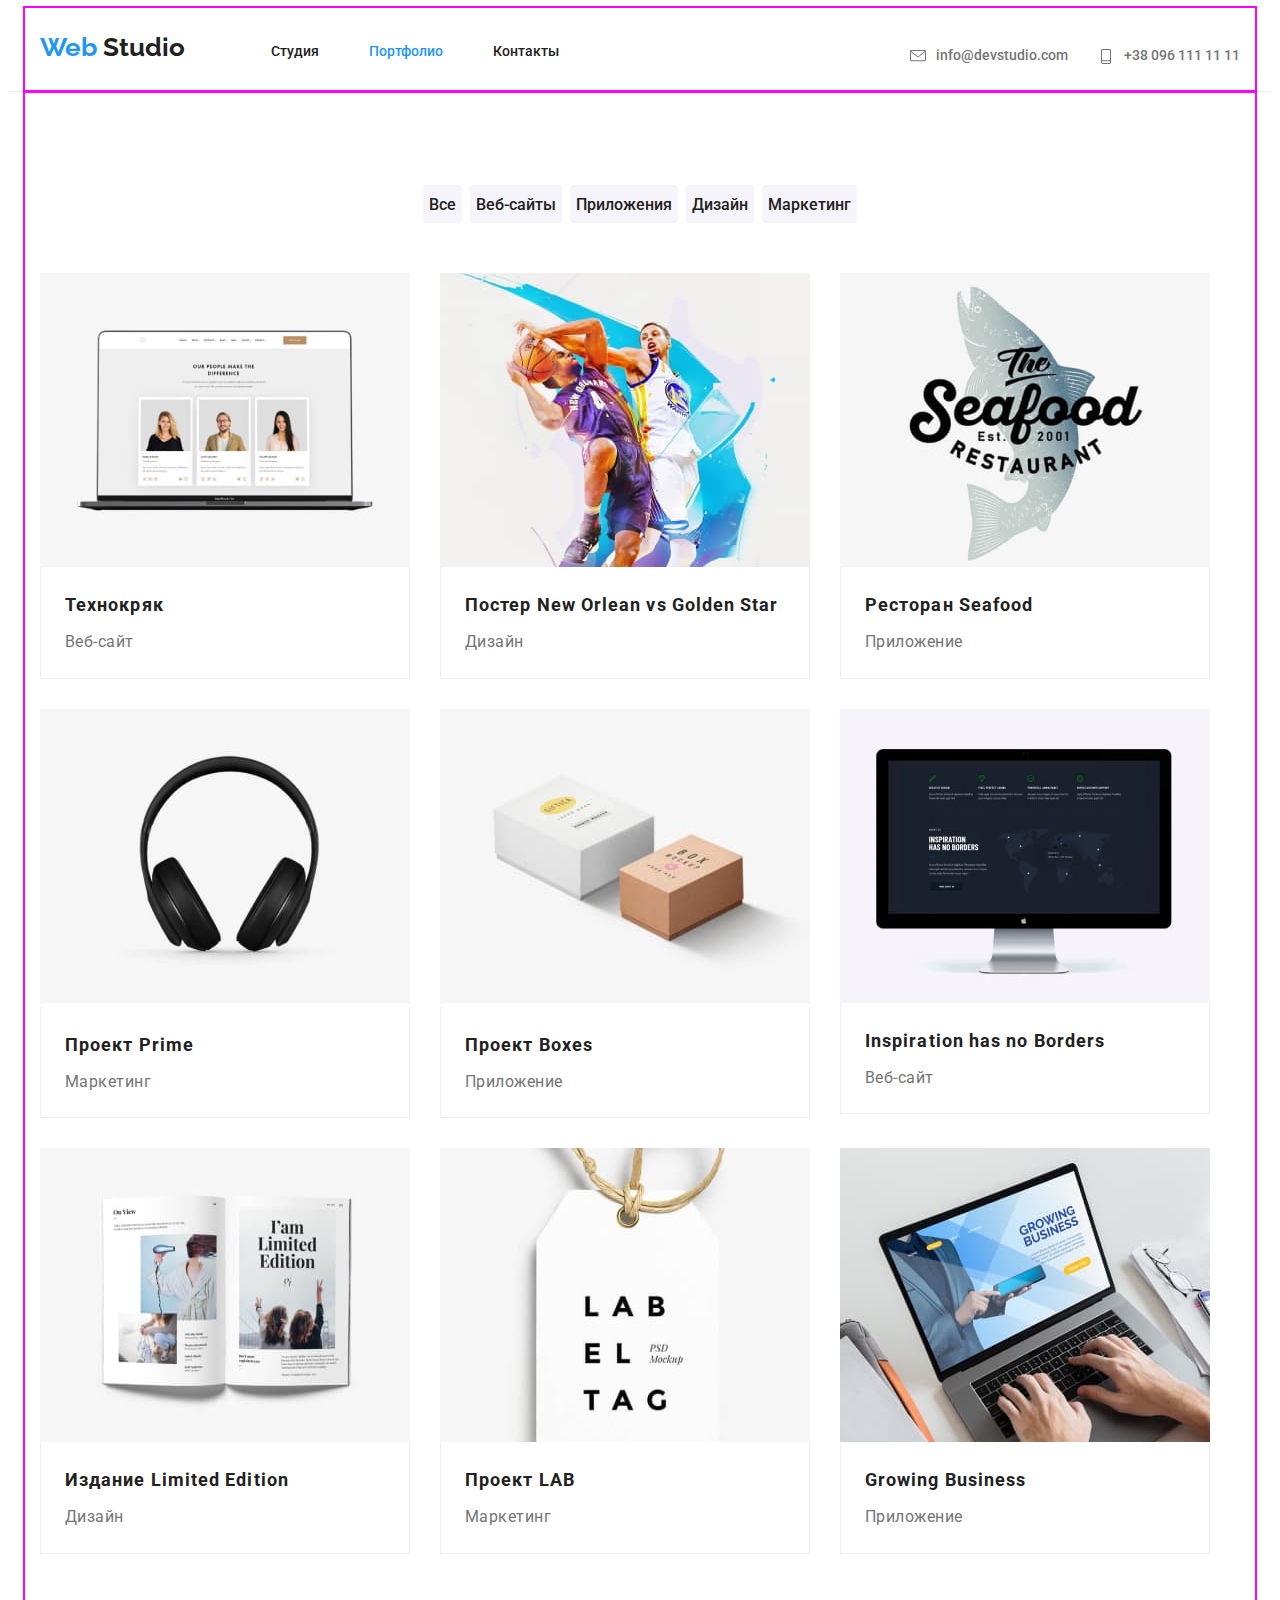
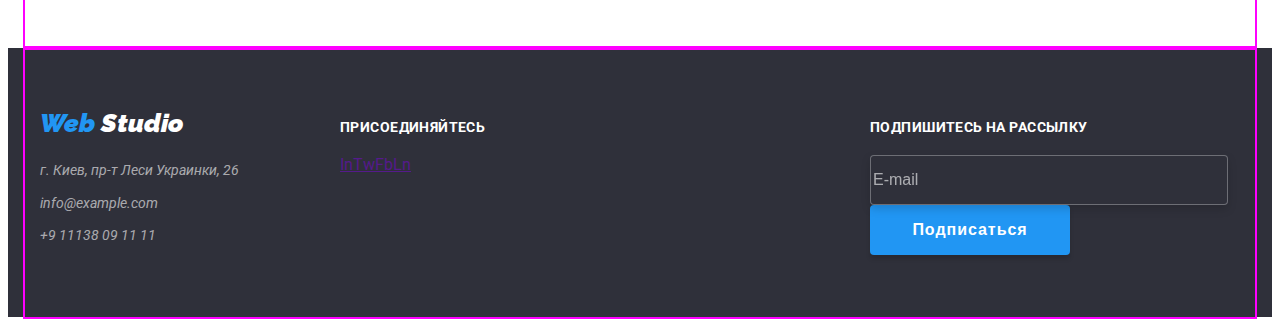
==== portfolio.html @ 778b3155 "Add all files from HW#3" ====
<!DOCTYPE html>
<html lang="ru">

<head>
    <meta charset="UTF-8">
    <meta http-equiv="X-UA-Compatible" content="IE=edge">
    <meta name="viewport" content="width=device-width, initial-scale=1.0">
    <title>Web Studio</title>

    <link
        href="https://fonts.googleapis.com/css2?family=Raleway:wght@400;700&family=Roboto:wght@400;500;700;900&display=swap"
        rel="stylesheet" />

    <link rel="stylesheet"
        href="https://cdnjs.cloudflare.com/ajax/libs/modern-normalize/1.1.0/modern-normalize.min.css"
        integrity="sha512-wpPYUAdjBVSE4KJnH1VR1HeZfpl1ub8YT/NKx4PuQ5NmX2tKuGu6U/JRp5y+Y8XG2tV+wKQpNHVUX03MfMFn9Q=="
        crossorigin="anonymous" referrerpolicy="no-referrer" />

    <link rel="stylesheet" href="./css/common.css">
    <link rel="stylesheet" href="./css/portfolio.css">

</head>

<body>
    <header>
        <!--Навигация на другие страницы сайта-->
        <div class="container header-flex">
            <a href="/" class="logo-header"><span>Web</span> Studio</a>
            <nav class="header-nav">
                <ul class="list nav-list">
                    <li><a href="./index.html" class="site-nav ">Студия</a></li>
                    <li><a href="./portfolio.html" class="site-nav current">Портфолио</a></li>
                    <li><a href="" class="site-nav">Контакты</a></li>
                </ul>
            </nav>
        
            <!-- Блок с контактами -->
            <ul class="nav-contacts list">
                <li class="icon-envelop"><a href="mailto:info@devstudio.com" target="_blank"
                        rel="noopener">info@devstudio.com</a></li>
                <li class="icon-mobile"><a href="tel:+380961111111" target="_blank" rel="noopener">+38 096
                        111 11 11</a></li>
            </ul>
        </div>
    </header>

    <main>
        <div class="main-box container">
            <div class="filter">   
                <ul class="list">
                    <li class="filter-list">
                        <button type="button">Все</button>
                    </li>
                    <li class="filter-list">
                        <button type="button">Веб-сайты</button>
                    </li>
                    <li class="filter-list">
                        <button type="button">Приложения</button>
                    </li>
                    <li class="filter-list">
                        <button type="button">Дизайн</button>
                    </li>
                    <li class="filter-list">
                        <button type="button">Маркетинг</button>
                    </li>
                </ul>
            </div>
        
            <section class="jobs">
                <ul class="jobs-list list">
                    <li>
                        <a href=""> <img src="./images/imgages-portfolio/technokhryak-min.jpg" class="jobs-img" rel="noopener" alt="На экране ноутбука карточки сотрудников" width="370" height="294">
                            <div class="descr">
                                <h2 class="jobs-name">Технокряк</h2>
                                <p class="jobs-type">Веб-сайт</p>
                            </div>
                            <p class="jobs-descr">Технокряк это современная площадка распространения коронавируса. Компании используют эту платформу для цифрового шпионажа и атак на защищённые сервера конкурентов.
                            </p>
                        </a>
                        
                    </li>
                    <li>
                        <a href="" rel="noopener" >
                            <img src="./images/imgages-portfolio/poster-min.jpg" class="jobs-img" alt="Постер с баскетболистами" width="370" height="294" height="294">
                            <div class="descr">
                                <h2 class="jobs-name">Постер New Orlean vs Golden Star</h2>
                                <p class="jobs-type">Дизайн</p>
                            </div>
                            <p class="jobs-descr">Технокряк это современная площадка распространения коронавируса. Компании используют эту платформу для цифрового шпионажа и атак на защищённые сервера конкурентов.
                            </p>
                        </a> 
                    </li>
                    <li>
                        <a href="" rel="noopener" >
                            <img src="./images/imgages-portfolio/restoraunt-min.jpg" class="jobs-img"alt="Фото логотипа ресторана" width="370" height="294">
                            <div class="descr">
                                <h2 class="jobs-name">Ресторан Seafood</h2>
                                <p class="jobs-type">Приложение</p>
                            </div>
                            <p class="jobs-descr">Технокряк это современная площадка распространения коронавируса. Компании используют эту платформу для цифрового шпионажа и атак на защищённые сервера конкурентов.
                            </p>
                        </a> 
                    </li>
                    <li>
                        <a href="" rel="noopener" >
                            <img src="./images/imgages-portfolio/prime-min.jpg" alt="Фото наушников" width="370" height="294">
                            <div class="descr">
                                <h2 class="jobs-name">Проект Prime</h2>
                                <p class="jobs-type">Маркетинг</p>
                            </div>
                            <p class="jobs-descr">Технокряк это современная площадка распространения коронавируса. Компании используют эту платформу для цифрового шпионажа и атак на защищённые сервера конкурентов.
                            </p>
                        </a>
                    </li>
                    <li>
                        <a href="">
                            <img src="./images/imgages-portfolio/boxes-min.jpg" alt="Фото картонных коробок" width="370" height="294">
                                <div class="descr">
                                <h2 class="jobs-name">Проект Boxes</h2>
                            <p class="jobs-type">Приложение</p>
                            </div>
                            <p class="jobs-descr">Технокряк это современная площадка распространения коронавируса. Компании используют эту платформу для цифрового шпионажа и атак на защищённые сервера конкурентов
                            </p>
                        </a>
                    </li>
                    <li>
                        <a href="">
                            <img src="./images/imgages-portfolio/insperation-min.jpg" class="jobs-img"alt="Фото монитора" width="370" height="294">
                            <div class="descr">
                                <h2 class="jobs-name">Inspiration has no Borders</h2>
                                <p class="jobs-type">Веб-сайт</p>
                            </div>
                            <p class="jobs-descr">Технокряк это современная площадка распространения коронавируса. Компании используют эту платформу для цифрового шпионажа и атак на защищённые сервера конкурентов
                            </p>
                        </a>
                    </li>
                    <li>
                        <a href="">
                            <img src="./images/imgages-portfolio/book-min.jpg" class="jobs-img"alt="Фото открытой книги" width="370" height="294">
                            <div class="descr">
                                <h2 class="jobs-name">Издание Limited Edition</h2>
                                <p class="jobs-type">Дизайн</p>
                            </div>
                            <p class="jobs-descr">Технокряк это современная площадка распространения коронавируса. Компании используют эту платформу для цифрового шпионажа и атак на защищённые сервера конкурентов.
                            </p>
                        </a>
                    </li>
                    <li>
                        <a href="">
                            <img src="./images/imgages-portfolio/lab-min.jpg" class="jobs-img"alt="Фото бумажного ярлыка" width="370" height="294">
                            <div class="descr">
                                <h2 class="jobs-name">Проект LAB</h2>
                                <p class="jobs-type">Маркетинг</p>
                            </div>
                            <p class="jobs-descr">Технокряк это современная площадка распространения коронавируса. Компании используют эту платформу для цифрового шпионажа и атак на защищённые сервера конкурентов.
                            </p>
                        </a>
                    </li>
                    <li>
                        <a href="">
                            <img src="./images/imgages-portfolio/growing-min.jpg" class="jobs-img"alt="Фото открытого ноутбука" width="370" height="294">
                            <div class="descr">
                                <h2 class="jobs-name">Growing Business</h2>
                                <p class="jobs-type">Приложение</p>
                            </div>
                            <p class="jobs-descr">Технокряк это современная площадка распространения коронавируса. Компании используют эту платформу для цифрового шпионажа и атак на защищённые сервера конкурентов. 
                            </p>
                        </a>
                    </li>
                </ul>
            </section>
        </div>
    </main>

    <!-- =============================  Блок Футер =========================== -->
    <footer>
        <div class="footer-box container">
        
            <!-- Адрес футера -->
            <div>
                <address class="footer-contacts">
                    <a href="./index.html" lang="en" class="logo-header logo-footer"><b><span>Web</span>
                            Studio</b></a>
                    <ul class="list">
                        <li>
                            <a href="https://maps.google.com?saddr=Current+Location&daddr=50.544869610058456,30.540254186068715"
                                target="_blank" rel="noopener" class="foot-adress">г. Киев, пр-т Леси
                                Украинки, 26</a>
                        </li>
                        <li>
                            <a href="mailto:info@devstudio.com" target="_blank" rel="noopener"
                                class="foot-adress">info@example.com</a>
                        </li>
                        <li>
                            <a href="tel:+380961111111" class="foot-adress" target="_blank"
                                rel="noopener">+9 11138 09 11 11</a>
                        </li>
                    </ul>
                </address>
            </div>
        
            <!--=====================================================================================
                        Блок ссылок футера - ссылки на соцсети правильно делать без <img> а через inline SVG и area-label   =====================================================================-->
            <div class="foter-social">
                <b class="title-footer">ПРИСОЕДИНЯЙТЕСЬ</b>
                <ul class="foot-list list">
                    <li><a href="" aria-label="Иконка ссылка на Инстаграмм">In</a></li>
                    <li><a href="" aria-label="Иконка ссылка на Твитер">Tw</a></li>
                    <li><a href="" aria-label="Иконка ссылка на Фейсбук">Fb</a></li>
                    <li><a href="" aria-label="Иконка ссылка на Линкедин">Ln</a></li>
                </ul>
            </div>
        
            <!-- Форма подписки футера  -->
            <div class="footer-action">
                <b class="title-footer">ПОДПИШИТЕСЬ НА РАССЫЛКУ</b>
                <div class="inpit-deco">
                    <input type="email" value="E-mail" name="e-mail">
                    <button type="button" class="footer-btn">Подписаться</button>
                </div>
            </div>
        </div>
    </footer>
</body>

</html>
---- css/common.css ----
/* color-accent:           #2196F3;  */
/* Основной цвет текста:   #757575;  */
/* Вторичный цвет текста:  #212121   */
/* Основной цвет фона:     #FFFFFF   */
/* Вторичный цвет фона:    #F5F4FA   */
/* Цвет футера:            #2F303A   */

:root {
    --color-acent: #2196F3;
    --main-text-color: #757575;
    --secondary-text-color: #212121;
    --main-bg-color: #FFFFFF;
    --secondary-bg-color: #F5F4FA; 
    --footer-bg-color: #2F303A;
    --footer-grey-text: rgba(255, 255, 255, 0.6);
}

/* html{ box-sizing: border-box;}  этот стиль есть в Normalize-min */

body{
    font-family: 'Roboto', sans-serif;
    color: var(--main-text-color);
    background-color: #ffffff;
  }

.list {list-style: none;
    margin: 0px;
    padding: 0;
}

h1,h2,h3,h4,h5,h6, p {
    margin: 0;
}
.container {
    width: 1200px;
    padding-left: 15px;
    padding-right: 15px;
    margin-left: auto;
    margin-right: auto;
    outline: 2px solid fuchsia;
}

/* ===========================================Стили Хедера ==================================== */
/* ==== Flex-box Header   ============= */

.header-flex {
    display: flex;
    align-items: baseline;
    padding-top: 24px;
}

/* ====  Flex-box навигации хедера===== */
.header-nav {
display: flex;
}

/* ================ Логотип ============ */
.logo-header { 
    display: block;
    font-family: Raleway, sans-serif;
    font-size: 26px;
    font-weight: 700;
    line-height: 1.2;
    color: var(--secondary-text-color);
    text-decoration: none;

    margin-left: 0;
    margin-right: 86px;
}

.logo-header span{
    font-family: Raleway, sans-serif;
    color: var(--color-acent);
}

/* ==============  Навигация =========== */
.nav-list {
    display: flex;
    align-items: center;
}

.nav-list > li:not(:last-child) {
margin-right: 50px;
}

.site-nav{
    display: block;
    font-size: 14px; 
    font-weight: 500 ;
    line-height: 1.1;
    color: var(--secondary-text-color);
    text-decoration: none;
    padding-bottom: 32px;
}

.site-nav:hover,
.site-nav:focus {
    color: var(--color-acent);
}

.site-nav.current {
    color: var(--color-acent);
}

/* ========== Контакты в навигации ======== */
.nav-contacts {
    display: flex;
    margin-left: auto;
}

.nav-contacts > li:not(:first-of-type) {
    margin-left: 30px;
}

.nav-contacts a{
 text-decoration: none;
 font-size: 14px;
 line-height: 1.1;
 font-weight: 500;
 color: var(--main-text-color);
}

.nav-contacts a:hover,
.nav-contacts a:focus {
    color: var(--color-acent);
}

/* ===== Иконки перед контактами ====== */
.nav-contacts > li::before{
    content: "";
    display: inline-flex;
    width: 16px;
    height: 16px;
    background-position: center;
    background-repeat: no-repeat;
    align-items: center;
    margin-right: 10px;
}

.nav-contacts > li {display: flex;}

.icon-envelop::before {background-image: url(../images/envelope-hover.svg);}

.icon-mobile::before {background-image: url(../images/phone-hover.svg);}

/* ================================      Футер          ====================================== */
footer {
    background-color: var(--footer-bg-color);
    
}

.footer-box {
    display: flex;
    align-items: baseline;
    padding-top: 60px;
    padding-bottom: 60px;
}

/*  ========  Логотип Футера  ============ */
.logo-header.logo-footer {
   color: var(--main-bg-color);
   margin-top: 0;
   margin-bottom: 20px;
}

/* ======= Адрес, Тел, E-mail в футере ========== */
.foot-adress{
    text-decoration: none;
    font-size: 14px;
    line-height: 1.7;
    color: var(--footer-grey-text);
}

.footer-contacts li {
    margin-bottom: 9px;
}

.footer-contacts a:hover,
.footer-contacts a:focus {
    color: var(--main-bg-color);
}

/* ======= Отступ от адреса ============== */
.footer-contacts {
    margin-right: 70px;
}

/* ========= Заголовки в футере   ========*/
.title-footer {
    display: inline-flex;
    font-weight: 700;
    font-size: 14px;
    line-height: 1.1;
    letter-spacing: 0.03em;
    text-transform: uppercase;
    color: var(--main-bg-color);
    margin-bottom: 20px;
}

/* ======= Ссылки на соцсети в футере  Variant #1  ============= */
/* .foter-social a{
    display: block;
    text-decoration: none;
    width: 44px;
    height: 44px;

    color: #FFFFFF;
    background-color: rgba(255, 255, 255, 0.1);
    
    border-radius: 50%;
    padding-top: 12px;   
}

.foot-list {
    display: flex;
    text-align: center;
    margin-top: 20px;
}

.foot-list li:not(:last-child) {
    margin-right: 10px;
} */

/* ======Ссылки на соцсети в футере  Variant #2 не работает с :hover ===*/

.icon-foot >a::after {
content: "";
display: block;
width: 44px;
height: 44px;

background-repeat:no-repeat;
background-position: 50% 50%;
background-color: rgba(255, 255, 255, 0.1);
border-radius: 50%;

}

.foot-list {
    display: flex;
}

.insta a::after {background-image: url(../images/instagram-2.svg);}
.twiter a::after {background-image: url(../images/twitter-2.svg);}
.fb a::after{background-image: url(../images/facebook-2.svg);}
.linkedin a::after{background-image: url(../images/linkedin-1.svg);}

.icon-foot:not(:last-of-type) {
    margin-right: 10px;
}

/* ======= Поле ввода E-mail в футере   ============= */
.footer-action {
    margin-left: auto;
}

.footer-action input{
    font-size: 16px;
    color: var(--footer-grey-text);
    background-color: var(--footer-bg-color);
    width: 358px;
    height: 50px;box-sizing: border-box;

    border: 1px solid rgba(255, 255, 255, 0.3);
    filter: drop-shadow(0px 4px 4px rgba(0, 0, 0, 0.15));
    border-radius: 4px;
    margin-right: 12px;
}

/* ======= Кнопка ПОДПИСАТЬСЯ в футере   ============= */
.footer-btn {
    display: block;
    font-weight: 700;
    font-size: 16px;
    line-height: 1.9;
    letter-spacing: 0.06em;
    color: var(--main-bg-color);
    background-color: var(--color-acent);
    width: 200px;
    height: 50px;
    cursor: pointer;
    box-shadow: 0px 4px 4px rgba(0, 0, 0, 0.15);
    border-radius: 4px;
    border: none;
}

.input-deco {
    display: flex;
}
/* Тест из конспекта */
---- css/portfolio.css ----
header {
    border-bottom: 1px solid #ECECEC;
}
   

/* ====================== Кнопки-филтры ============================= */
/* ========== Блок с кнопками ========= */
.filter .list {
    display: flex;
    justify-content: center;
}

.filter li:not(:last-child) {
    margin-right: 8px;
}

/* === Отступ секции main/header/footer ==== */
.main-box {
    padding-top: 93px;
    padding-bottom: 94px;
    
}

/* ==== Нижний отступ от фильтров ====== */
.filter{
    margin-bottom: 50px;
}

.filter-list button{
    font-family: roboto, sans-serif;
    font-weight: 500;
    font-size: 16px;
    line-height: 1.6;
    color: var(--secondary-text-color);
    background: var(--secondary-bg-color);
    border: none;
    border-radius: 4px;
    height: 38px;
    cursor: pointer;
}

.filter-list button:hover,
.filter-list button:focus {
    background: var(--color-acent);
}

/* =================== Примеры работ ================================= */
/* === Flex-box секции Примеры работ=== */
.jobs-list {
    display: flex;
    flex-wrap: wrap;
}

.jobs-list li {
    width: 370px;
    /* width: calc((1170px-60px)/3);  -  считает 390px вместо 370px - ????????????????????????*/
    margin-bottom: 30px;
}

/* ====  Отступы карточек работ ======= */
.jobs-list li:not(:nth-child(3n)) {
    margin-right: 30px;
}

.jobs a {
    display: inline-block;
    text-decoration: none;
    
}

.jobs-list li:nth-last-child(-n+3) {
    margin-bottom: 0;
}

/* ====== Фото работ  ================= */
.jobs-img {
    display: block;
}

/* ==== Контейнер Названия и типа проекта=== */

.descr {
    padding: 20px 24px;
    border-right: 1px solid #EEEEEE ;
    border-bottom: 1px solid #EEEEEE;
    border-left: 1px solid #EEEEEE;
    
}

/* ======== Название проекта=========== */
.jobs-name {
    font-weight: 700;
    font-size: 18px;
    line-height: 2;
    letter-spacing: 0.06em;
    color: var(--secondary-text-color);
    margin-bottom: 4px;
}

/* ========== Тип проекта============== */
.jobs-type {
    font-size: 16px;
    letter-spacing: 0.03em;
    line-height: 1.9;
    color: var(--main-text-color);
}

.jobs-descr {
    display: none;
    font-size: 18px;
    letter-spacing: 0.03em;
    line-height: 1.5;
    background-color: var(--color-acent);
    color: var(--main-bg-color);
    height: 294px;

    padding: 63px 24px;
}
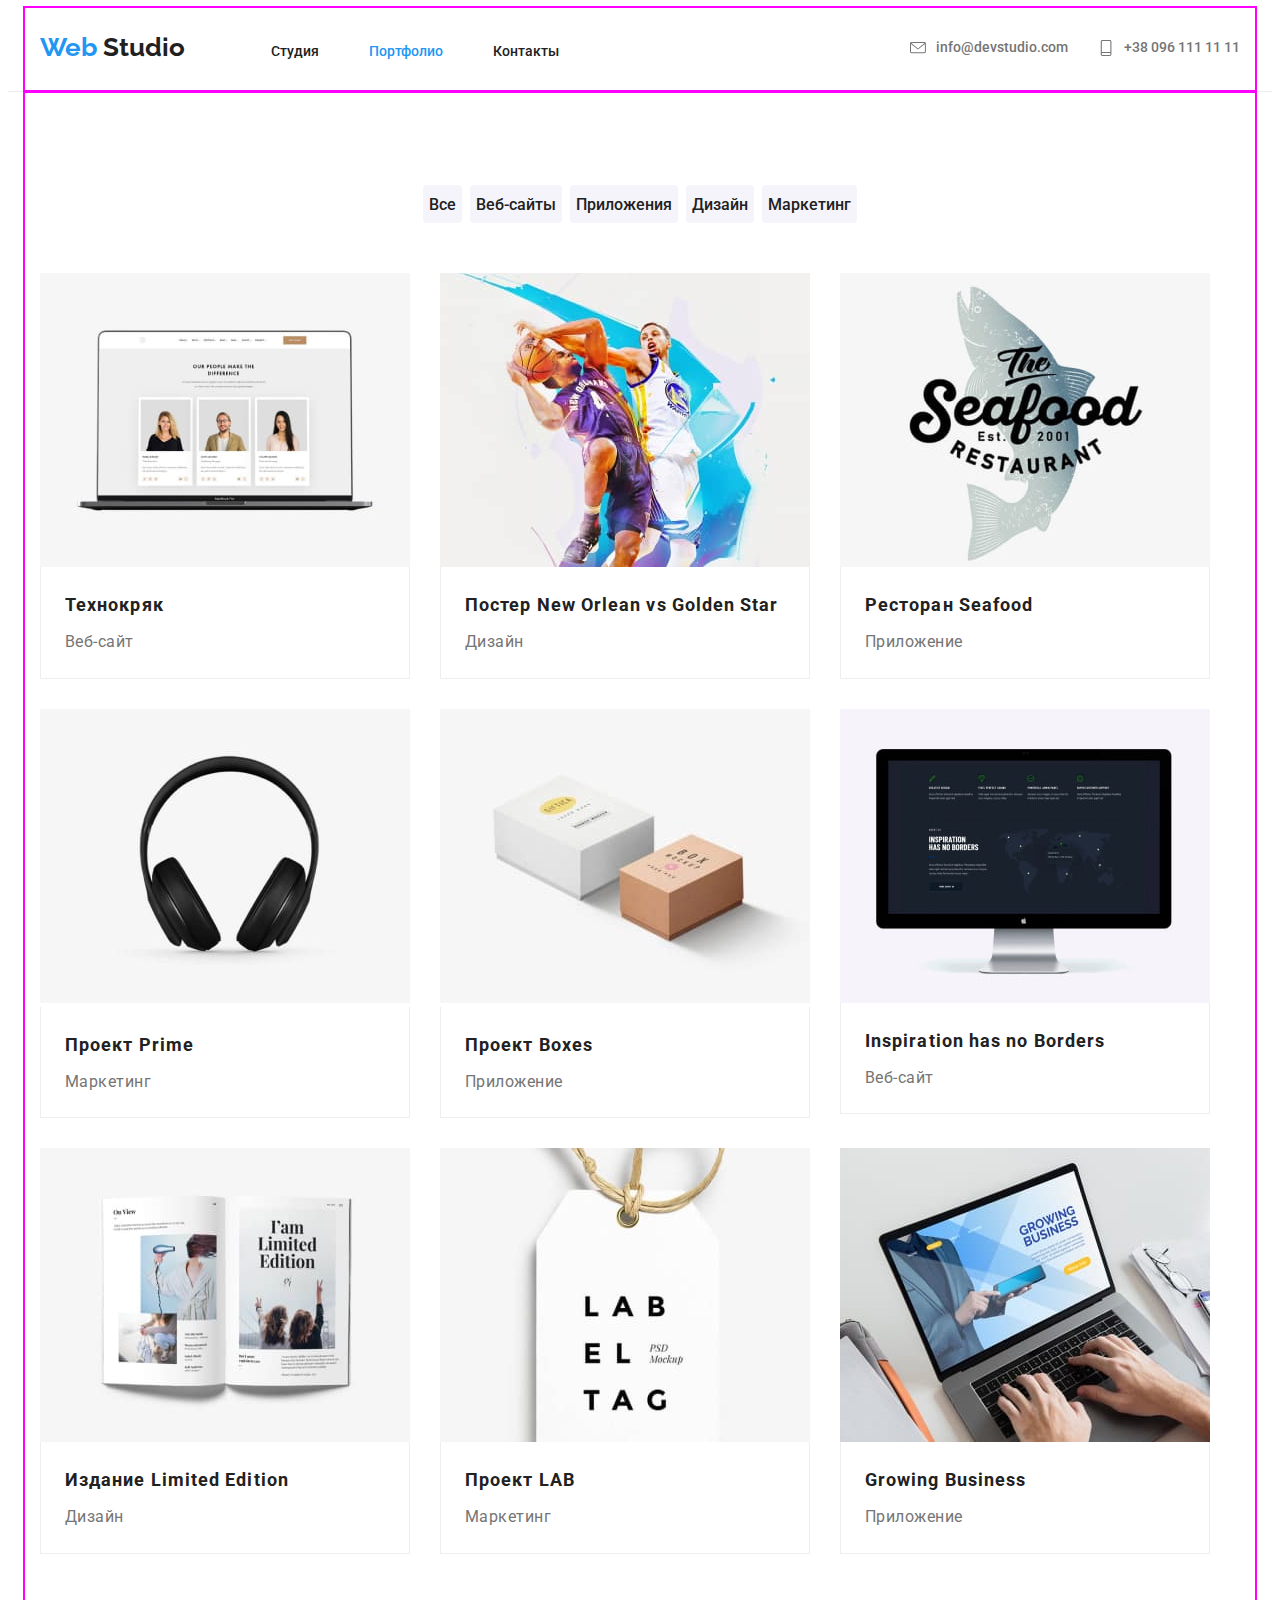
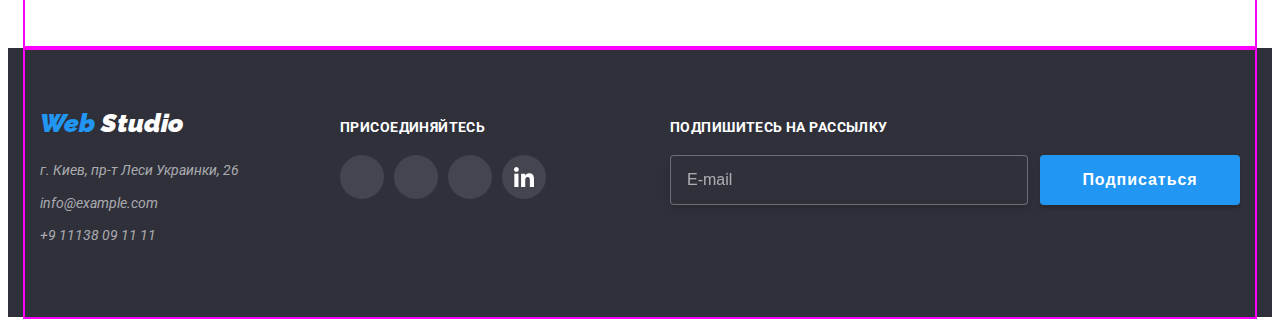
==== commit 57342e45: "Add SVG images for section Advantages" ====
--- a/portfolio.html
+++ b/portfolio.html
@@ -36,10 +36,23 @@
         
             <!-- Блок с контактами -->
             <ul class="nav-contacts list">
-                <li class="icon-envelop"><a href="mailto:info@devstudio.com" target="_blank"
-                        rel="noopener">info@devstudio.com</a></li>
-                <li class="icon-mobile"><a href="tel:+380961111111" target="_blank" rel="noopener">+38 096
-                        111 11 11</a></li>
+                <li class="icon-envelop">
+            
+                    <a href="mailto:info@devstudio.com" target="_blank" rel="noopener">
+                        <svg class="icon" width="16" height="16">
+                            <use href="./images/SVG for sprite/sprite-all-min.svg#icon-envelope"></use>
+                        </svg>
+                        info@devstudio.com
+                    </a>
+                </li>
+                <li class="icon-mobile">
+                    <a href="tel:+380961111111" target="_blank" rel="noopener">
+                        <svg class="icon" width="16" height="16">
+                            <use href="./images/SVG for sprite/sprite-all-min.svg#icon-phone"></use>
+                        </svg>
+                        +38 096 111 11 11
+                    </a>
+                </li>
             </ul>
         </div>
     </header>
@@ -204,21 +217,22 @@
             <div class="foter-social">
                 <b class="title-footer">ПРИСОЕДИНЯЙТЕСЬ</b>
                 <ul class="foot-list list">
-                    <li><a href="" aria-label="Иконка ссылка на Инстаграмм">In</a></li>
-                    <li><a href="" aria-label="Иконка ссылка на Твитер">Tw</a></li>
-                    <li><a href="" aria-label="Иконка ссылка на Фейсбук">Fb</a></li>
-                    <li><a href="" aria-label="Иконка ссылка на Линкедин">Ln</a></li>
+                    <li class="icon-foot insta"><a href="" aria-label="Иконка ссылка на Инстаграмм"></a></li>
+                    <li class="icon-foot twiter"><a href="" aria-label="Иконка ссылка на Твитер"></a></li>
+                    <li class="icon-foot fb"><a href="" aria-label="Иконка ссылка на Фейсбук"></a></li>
+                    <li class="icon-foot linkedin"><a href="" aria-label="Иконка ссылка на Линкедин"></a></li>
                 </ul>
             </div>
         
             <!-- Форма подписки футера  -->
             <div class="footer-action">
                 <b class="title-footer">ПОДПИШИТЕСЬ НА РАССЫЛКУ</b>
-                <div class="inpit-deco">
+                <div class="input-deco">
                     <input type="email" value="E-mail" name="e-mail">
                     <button type="button" class="footer-btn">Подписаться</button>
                 </div>
             </div>
+            </div>
         </div>
     </footer>
 </body>
--- a/css/common.css
+++ b/css/common.css
@@ -125,8 +125,8 @@
     color: var(--color-acent);
 }
 
-/* ===== Иконки перед контактами ====== */
-.nav-contacts > li::before{
+/* ===== Иконки перед контактами  Вариант через ::before/after====== */
+/* .nav-contacts > li::before{
     content: "";
     display: inline-flex;
     width: 16px;
@@ -142,6 +142,25 @@
 .icon-envelop::before {background-image: url(../images/envelope-hover.svg);}
 
 .icon-mobile::before {background-image: url(../images/phone-hover.svg);}
+ */
+
+/* ===== Иконки перед контактами  Вариант через SVG  ====== */
+.nav-contacts a {
+    display: flex;
+}
+
+
+.icon {
+    margin-right: 10px;
+    fill: var(--main-text-color);
+    
+}
+
+.nav-contacts li:hover .icon{
+    fill: var(--color-acent);
+}
+
+
 
 /* ================================      Футер          ====================================== */
 footer {
@@ -260,6 +279,7 @@
     background-color: var(--footer-bg-color);
     width: 358px;
     height: 50px;box-sizing: border-box;
+    padding-left: 16px;
 
     border: 1px solid rgba(255, 255, 255, 0.3);
     filter: drop-shadow(0px 4px 4px rgba(0, 0, 0, 0.15));
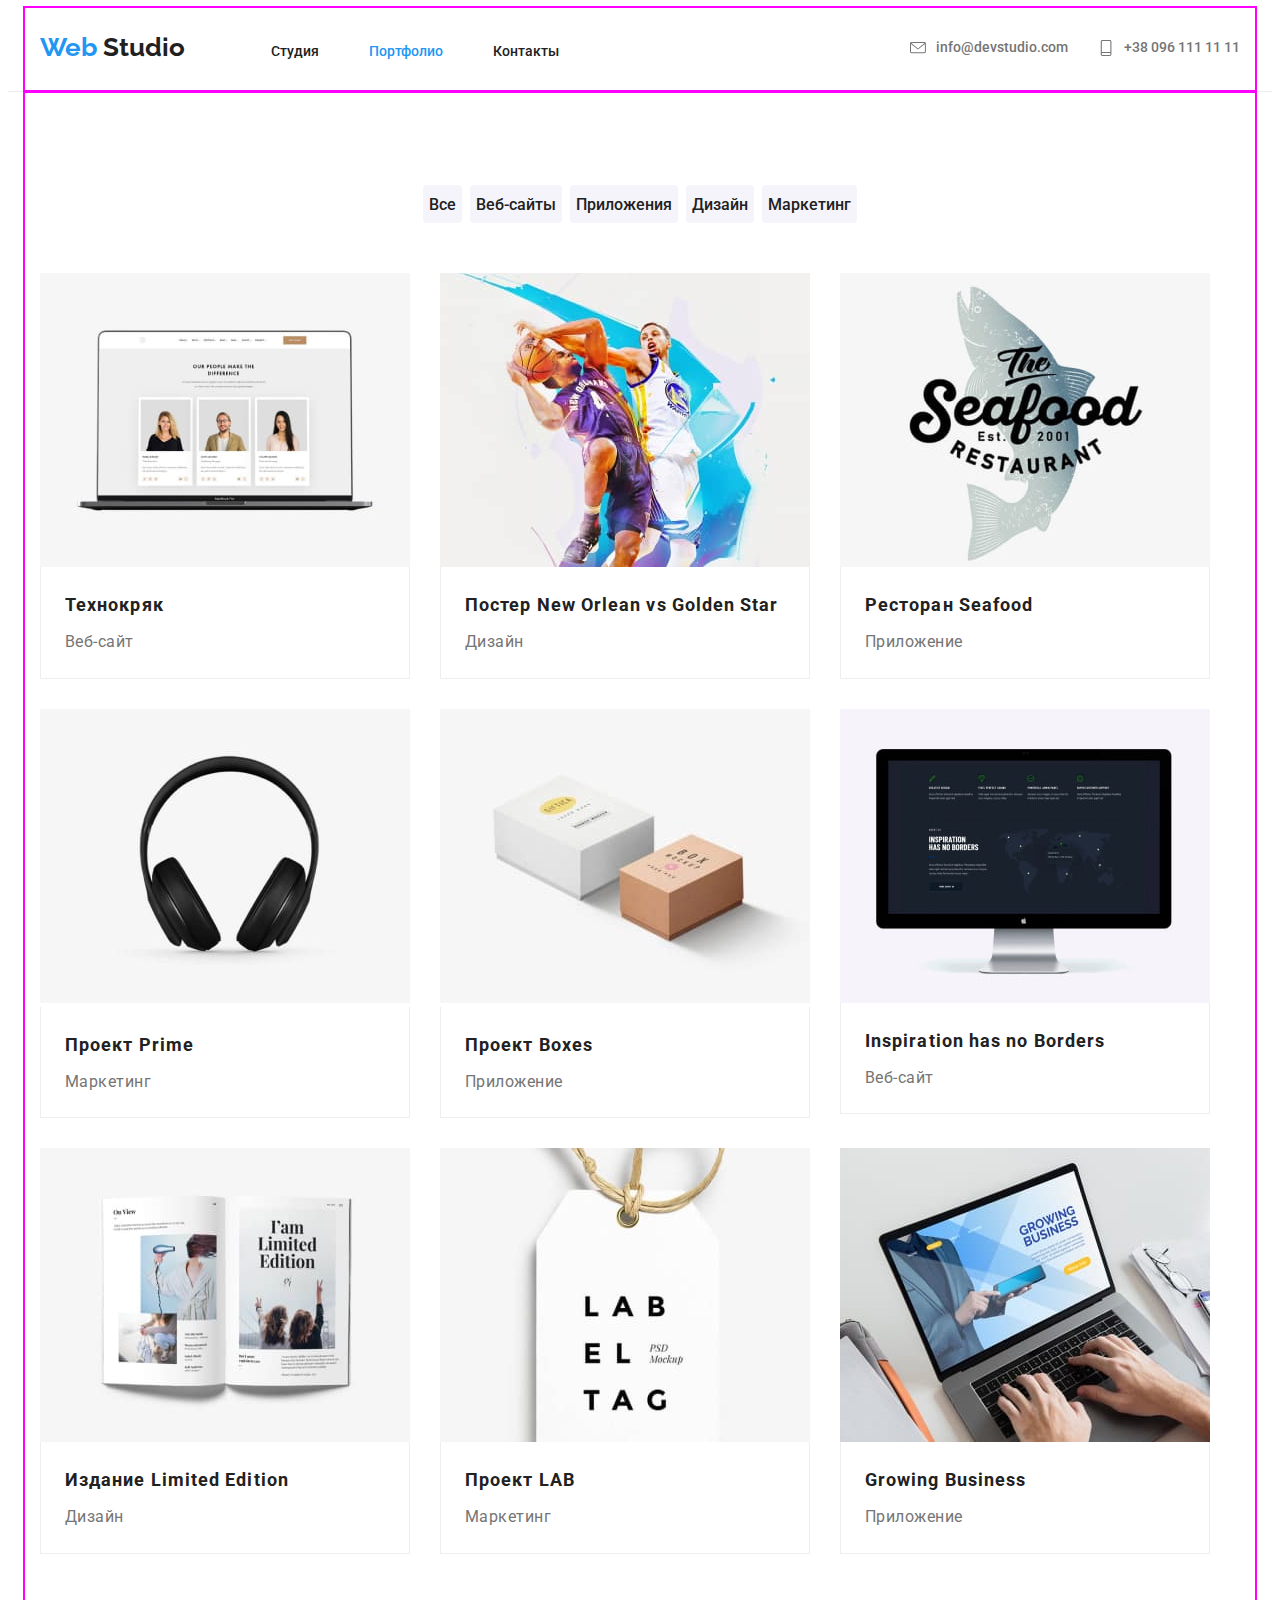
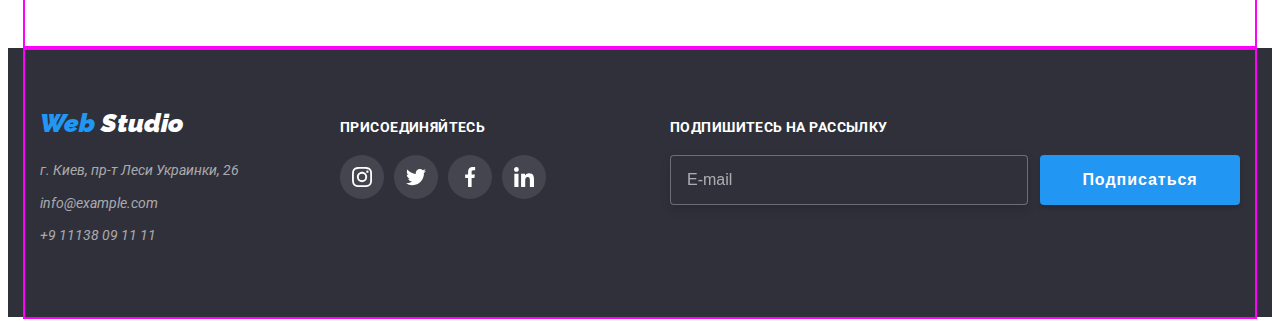
==== commit 4a5dc84d: "Add svg icons for Footer social" ====
--- a/portfolio.html
+++ b/portfolio.html
@@ -214,15 +214,39 @@
         
             <!--=====================================================================================
                         Блок ссылок футера - ссылки на соцсети правильно делать без <img> а через inline SVG и area-label   =====================================================================-->
-            <div class="foter-social">
-                <b class="title-footer">ПРИСОЕДИНЯЙТЕСЬ</b>
-                <ul class="foot-list list">
-                    <li class="icon-foot insta"><a href="" aria-label="Иконка ссылка на Инстаграмм"></a></li>
-                    <li class="icon-foot twiter"><a href="" aria-label="Иконка ссылка на Твитер"></a></li>
-                    <li class="icon-foot fb"><a href="" aria-label="Иконка ссылка на Фейсбук"></a></li>
-                    <li class="icon-foot linkedin"><a href="" aria-label="Иконка ссылка на Линкедин"></a></li>
-                </ul>
-            </div>
+        <div class="foter-social">
+            <b class="title-footer">ПРИСОЕДИНЯЙТЕСЬ</b>
+            <ul class="foot-list list">
+                <li class="icon-foot insta">
+                    <a href="" aria-label="Иконка ссылка на Инстаграмм">
+                        <svg class="icon-foot-svg" width="44" height="44">
+                            <use href="./images/SVG for sprite/sprite-all-min.svg#icon-instagram-2"></use>
+                        </svg>
+                    </a>
+                </li>
+                <li class="icon-foot twiter">
+                    <a href="" aria-label="Иконка ссылка на Твитер">
+                        <svg class="icon-foot-svg" width="44" height="44">
+                            <use href="./images/SVG for sprite/sprite-all-min.svg#icon-twitter-2"></use>
+                        </svg>
+                    </a>
+                </li>
+                <li class="icon-foot fb">
+                    <a href="" aria-label="Иконка ссылка на Фейсбук">
+                        <svg class="icon-foot-svg" width="44" height="44">
+                            <use href="./images/SVG for sprite/sprite-all-min.svg#icon-facebook-2"></use>
+                        </svg>
+                    </a>
+                </li>
+                <li class="icon-foot linkedin">
+                    <a href="" aria-label="Иконка ссылка на Линкедин">
+                        <svg class="icon-foot-svg" width="44" height="44">
+                            <use href="./images/SVG for sprite/sprite-all-min.svg#icon-linkedin-2"></use>
+                        </svg>
+                    </a>
+                </li>
+            </ul>
+        </div>
         
             <!-- Форма подписки футера  -->
             <div class="footer-action">
@@ -236,5 +260,6 @@
         </div>
     </footer>
 </body>
+<!-- style="position:absolute;width:0;height:0 -->
 
 </html>--- a/css/common.css
+++ b/css/common.css
@@ -12,7 +12,9 @@
     --main-bg-color: #FFFFFF;
     --secondary-bg-color: #F5F4FA; 
     --footer-bg-color: #2F303A;
+    --team-social-icons: #AFB1B8;
     --footer-grey-text: rgba(255, 255, 255, 0.6);
+    --footer-social-bg: rgba(255, 255, 255, 0.1);  
 }
 
 /* html{ box-sizing: border-box;}  этот стиль есть в Normalize-min */
@@ -32,7 +34,7 @@
     margin: 0;
 }
 .container {
-    width: 1200px;
+    max-width: 1200px;
     padding-left: 15px;
     padding-right: 15px;
     margin-left: auto;
@@ -216,7 +218,7 @@
     margin-bottom: 20px;
 }
 
-/* ======= Ссылки на соцсети в футере  Variant #1  ============= */
+/* ======= Ссылки на соцсети в футере  Variant #1  =============================================== */
 /* .foter-social a{
     display: block;
     text-decoration: none;
@@ -240,9 +242,8 @@
     margin-right: 10px;
 } */
 
-/* ======Ссылки на соцсети в футере  Variant #2 не работает с :hover ===*/
-
-.icon-foot >a::after {
+/* ====== Ссылки на соцсети в футере  Variant #2 не работает с :hover ================================*/
+/* .icon-foot >a::after {
 content: "";
 display: block;
 width: 44px;
@@ -251,22 +252,45 @@
 background-repeat:no-repeat;
 background-position: 50% 50%;
 background-color: rgba(255, 255, 255, 0.1);
-border-radius: 50%;
-
-}
-
-.foot-list {
-    display: flex;
-}
+border-radius: 50%;}
+
+
 
 .insta a::after {background-image: url(../images/instagram-2.svg);}
 .twiter a::after {background-image: url(../images/twitter-2.svg);}
 .fb a::after{background-image: url(../images/facebook-2.svg);}
-.linkedin a::after{background-image: url(../images/linkedin-1.svg);}
+.linkedin a::after{background-image: url(../images/linkedin-1.svg);} */
+
+/* ===== Ссылки на соцсети в футере Variant #3 через SVG  ========================================*/
+.foot-list {
+    display: flex;
+}
+
+.icon-foot-svg {
+    fill: var(--main-bg-color);
+    width: 20px;
+    height: 20px;
+}
+
+.icon-foot a {
+    display: flex;
+    width: 44px;
+    height: 44px;
+    justify-content: center;
+    align-items: center;
+    background-color: var(--footer-social-bg);
+    border-radius: 50%;
+}
 
 .icon-foot:not(:last-of-type) {
     margin-right: 10px;
 }
+
+.icon-foot a:hover,
+.icon-foot a:focus {
+    background-color: var(--color-acent);
+}
+
 
 /* ======= Поле ввода E-mail в футере   ============= */
 .footer-action {
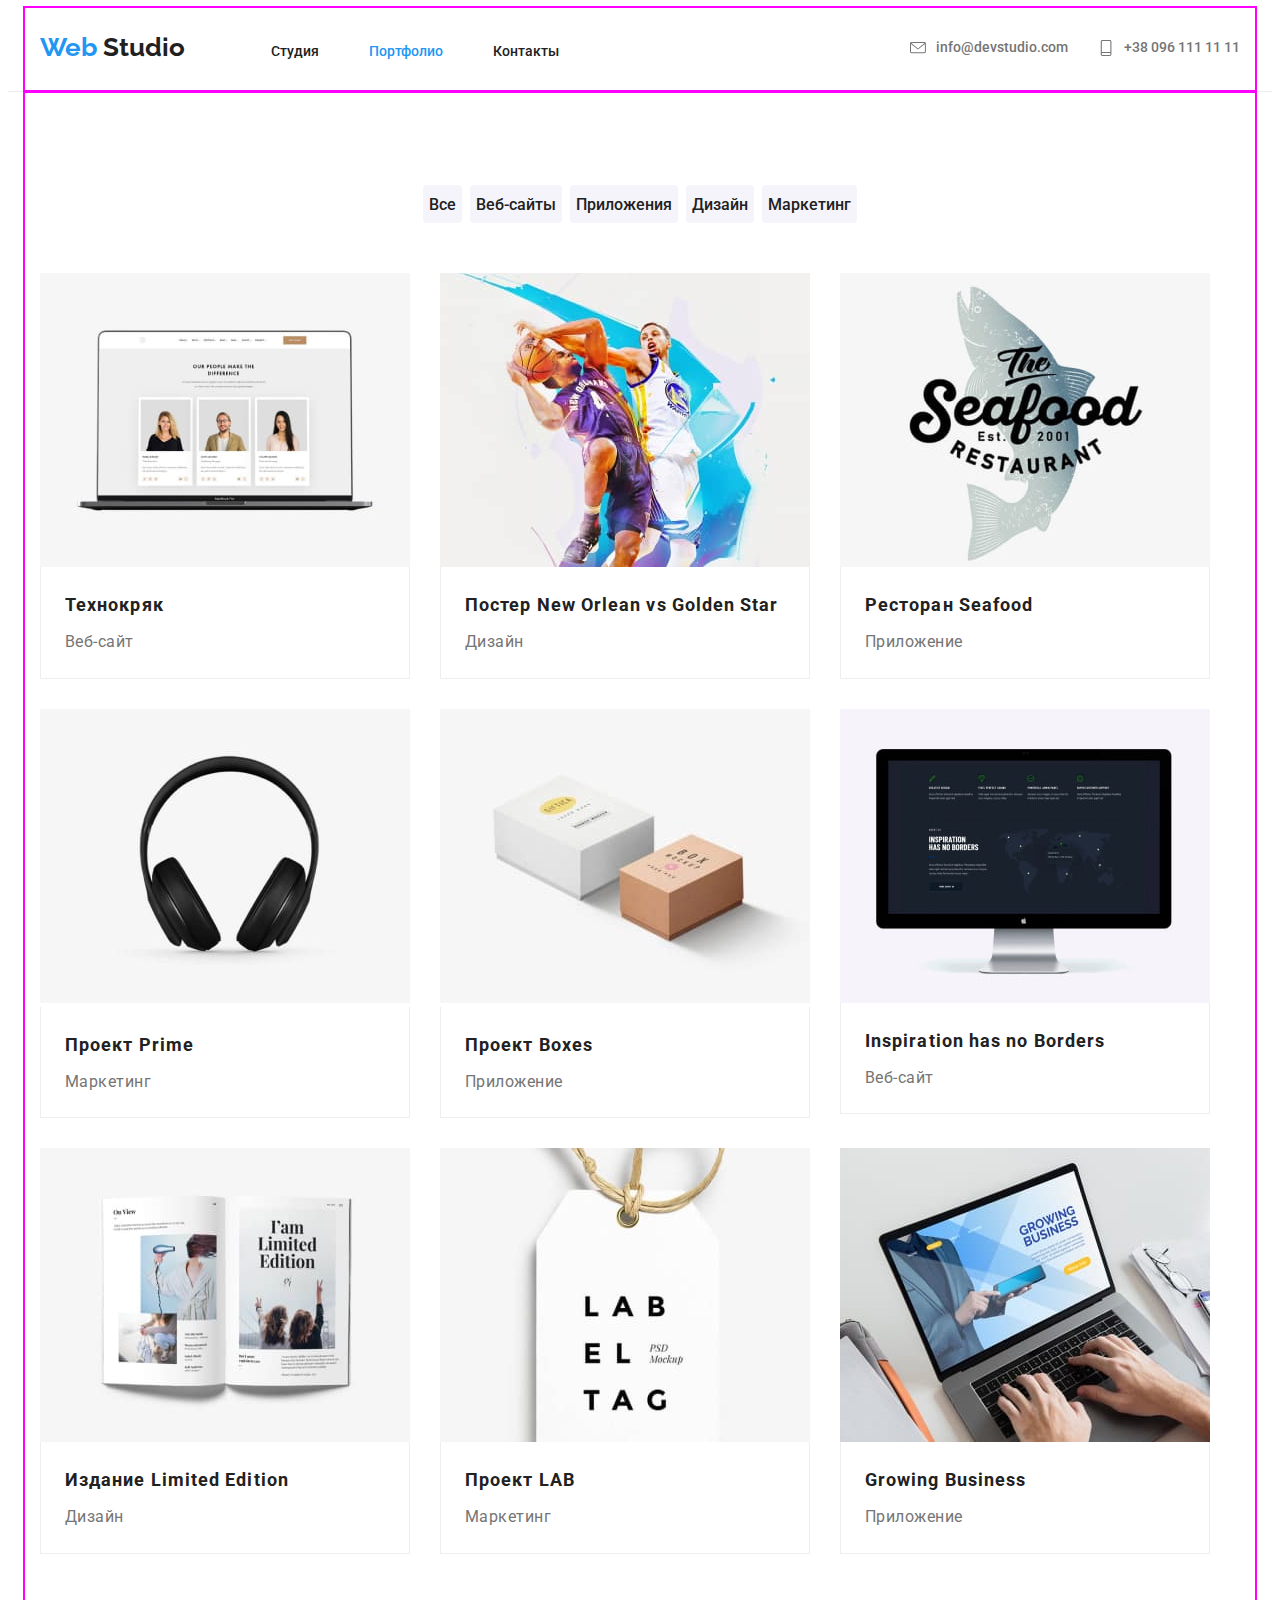
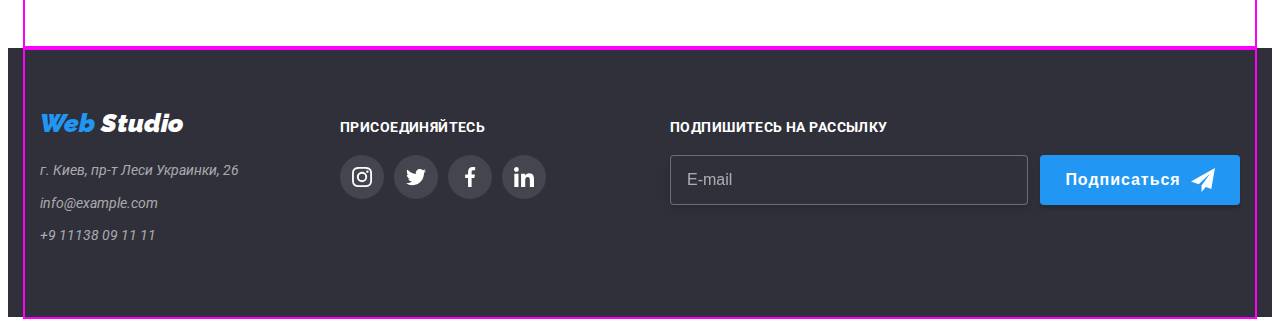
==== commit 883e5187: "Add SVG icon :after for Footer btn" ====
--- a/portfolio.html
+++ b/portfolio.html
@@ -220,28 +220,28 @@
                 <li class="icon-foot insta">
                     <a href="" aria-label="Иконка ссылка на Инстаграмм">
                         <svg class="icon-foot-svg" width="44" height="44">
-                            <use href="./images/SVG for sprite/sprite-all-min.svg#icon-instagram-2"></use>
+                            <use href="./images/SVG-for-sprite/sprite-all-min.svg#icon-instagram-2"></use>
                         </svg>
                     </a>
                 </li>
                 <li class="icon-foot twiter">
                     <a href="" aria-label="Иконка ссылка на Твитер">
                         <svg class="icon-foot-svg" width="44" height="44">
-                            <use href="./images/SVG for sprite/sprite-all-min.svg#icon-twitter-2"></use>
+                            <use href="./images/SVG-for-sprite/sprite-all-min.svg#icon-twitter-2"></use>
                         </svg>
                     </a>
                 </li>
                 <li class="icon-foot fb">
                     <a href="" aria-label="Иконка ссылка на Фейсбук">
                         <svg class="icon-foot-svg" width="44" height="44">
-                            <use href="./images/SVG for sprite/sprite-all-min.svg#icon-facebook-2"></use>
+                            <use href="./images/SVG-for-sprite/sprite-all-min.svg#icon-facebook-2"></use>
                         </svg>
                     </a>
                 </li>
                 <li class="icon-foot linkedin">
                     <a href="" aria-label="Иконка ссылка на Линкедин">
                         <svg class="icon-foot-svg" width="44" height="44">
-                            <use href="./images/SVG for sprite/sprite-all-min.svg#icon-linkedin-2"></use>
+                            <use href="./images/SVG-for-sprite/sprite-all-min.svg#icon-linkedin-2"></use>
                         </svg>
                     </a>
                 </li>
--- a/css/common.css
+++ b/css/common.css
@@ -312,8 +312,12 @@
 }
 
 /* ======= Кнопка ПОДПИСАТЬСЯ в футере   ============= */
+/* === Стили кнопки -:after работает только при display: flex; ======================     !!!     */
 .footer-btn {
-    display: block;
+    display: flex;
+    justify-content: center;
+    align-items: center;
+    text-decoration: none;
     font-weight: 700;
     font-size: 16px;
     line-height: 1.9;
@@ -331,4 +335,13 @@
 .input-deco {
     display: flex;
 }
+
+.footer-btn::after {
+    content: " ";
+    width: 24px;
+    height: 24px;
+    background-image: url(../images/SVG-for-sprite/icon-send.svg);
+    background-size: contain;
+    margin-left: 10px;
+}
 /* Тест из конспекта */
